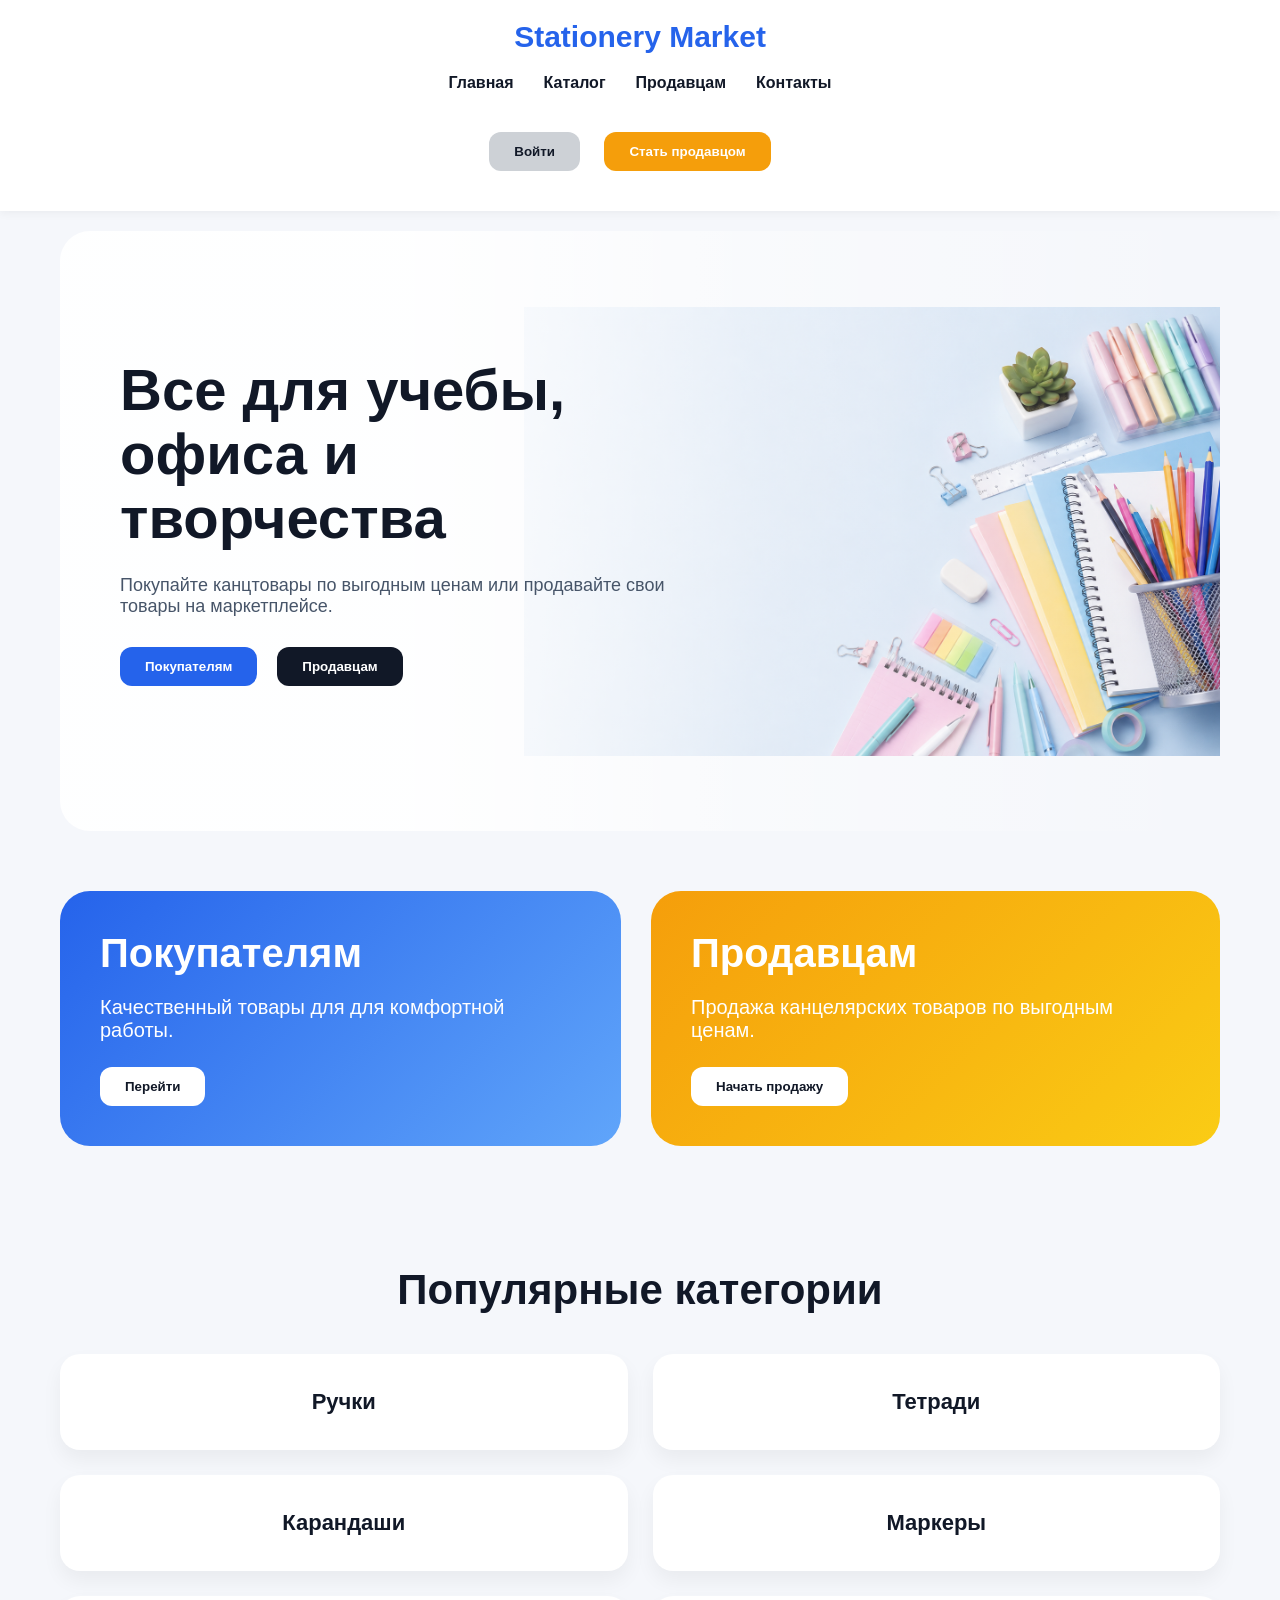
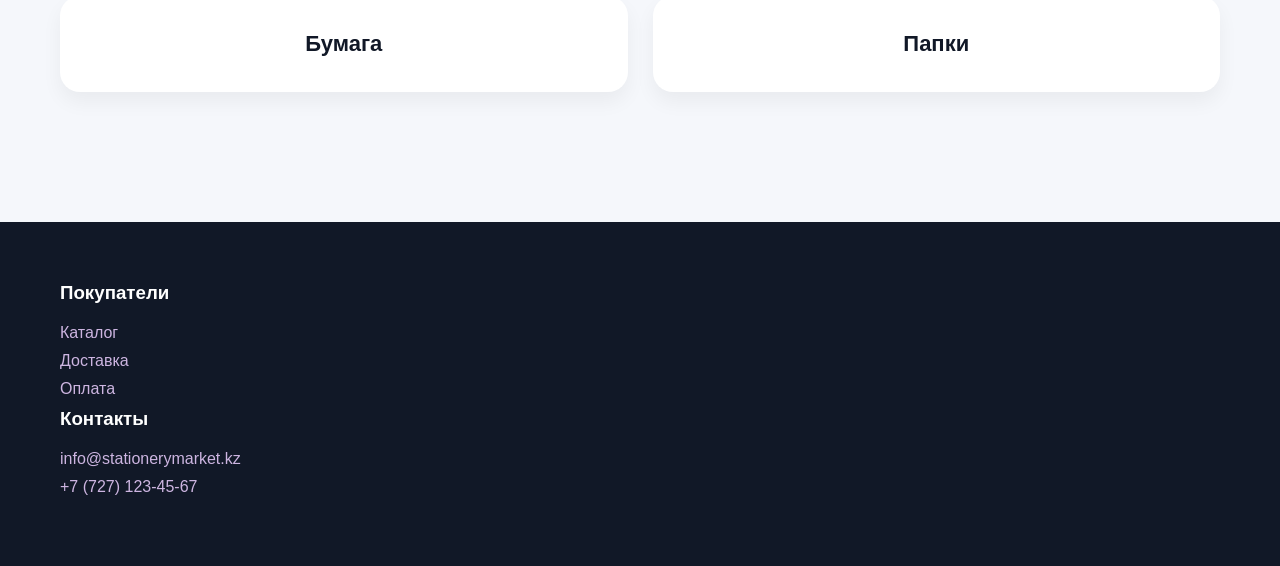
==== index.html @ 09d9d7f1 "сделал сайт" ====
<!DOCTYPE html>
<html lang="ru">
<head>
    <meta charset="UTF-8">
    <meta name="viewport" content="width=device-width, initial-scale=1.0">
    <title>Stationery Market</title>
    <link rel="stylesheet" href="style.css">
</head>
<body>
    <header>
        <div class="logo">Stationery Market</div>

        <nav>
            <a href="#">Главная</a>
            <a href="#">Каталог</a>
            <a href="#">Продавцам</a>
            <a href="#">Контакты</a>
        </nav>

        <div class="button">
            <button class="login">Войти</button>
            <button class="seller">Стать продавцом</button>
        </div>
    </header>

    <section class="hero">
        <div class="hero-text">
            <h1>Все для учебы, офиса и творчества</h1>
            <p>Покупайте канцтовары по выгодным ценам
                или продавайте свои товары на маркетплейсе.</p>
        <div class="hero-buttons">
            <button>Покупателям</button>
            <button class="dark">Продавцам</button>
        </div>
        </div>

        <div class="hero-image">
            <img src="" alt="">
        </div>
    </section>

    <section class="roles">
        <div class="card buyer">
            <h2>Покупателям</h2>
            <p>Качественный товары для для комфортной работы.</p>
            <button>Перейти</button>
        </div>


        <div class="card seller-card">
            <h2>Продавцам</h2>
            <p>Продажа канцелярских товаров по выгодным ценам.</p>
            <button>Начать продажу</button>
        </div>
    </section>

    <section class="categories">
        <h2>Популярные категории</h2>
        <div class="grid">
            <div class="category">Ручки</div>
            <div class="category">Тетради</div>
            <div class="category">Карандаши</div>
            <div class="category">Маркеры</div>
            <div class="category">Бумага</div>
            <div class="category">Папки</div>
        </div>
    </section>
    <footer>

        <div>
            <h3>Покупатели</h3>
            <p>Каталог</p>
            <p>Доставка</p>
            <p>Оплата</p>

        <div>
            <h3>Контакты</h3>
            <p>info@stationerymarket.kz</p>
            <p>+7 (727) 123-45-67</p>
        </div>
            </div>
        </div>
    </footer>
    
</body>
</html>
---- style.css ----
*{
    margin: 0;
    padding: 0;
    box-sizing: border-box;
    font-family: Arial, Helvetica, sans-serif;

}

body{
    background: #f5f7fb;
    color: #111827;
}

header{
    display: flex;
    justify-content: space-between;
    align-items: center;
    padding: 20px 60px;
    background: #ffffff;
    box-shadow: 0 2px 9px rgba(0,0,0,.05);
}

.logo{
    font-size: 30px;
    font-weight: 700;
    color: #2563eb;
}

nav{
    display: flex;
    gap:30px;
}
nav a{
    text-decoration: none;
    color:#111827;
    font-weight: 600;

}

.buttons{
    display: flex;
    gap:20px;
    margin:20px;
    padding:50px;
}

button{
    padding: 12px 25px;
    border: none;
    border-radius: 12px;
    cursor: pointer;
    font-weight: 600;
    transform: 0.3s;
    background: #2563eb;
    color:#ffffff
}

button:hover{
    transform: translateY(-3px);
}

.login{
    background:#cdd1d6;
    color:#111827;
}

.seller{
    background: #f59e0b;
    margin: 20px;
}


.hero{
    display: flex;
    flex-direction: column;
    justify-content: center;
    align-items: flex-start;

    padding: 100px 60px;
    min-height: 600px;

    background: url("img/img.1.png");
    background-size: 60%;
    background-position: right center;
    background-repeat: no-repeat;

    position: relative;
    border-radius: 30px;
    margin: 20px 60px;
}

.hero-text{
    max-width: 550px;
}
.hero-text h1{
    font-size: 58px;
    line-height: 1.1;
    margin-bottom: 25px;
}
.hero-text p{
    font-size: 18px;
    color: #475569;
    margin-bottom: 30px;

}

.hero-buttons{
    display: flex;
    gap:20px;
}

.dark{
    background: #111827;
}

.hero-text,
.hero-buttons{
    position: relative;
    z-index: 2;
}
.hero::before{
    content: "";
    position: absolute;
    inset: 0;
    background: linear-gradient(
        90deg,
        rgba(255,255,255,0.95) 30%,
        rgba(255,255,255,0.4) 60%,
        rgba(255,255,255,0) 100%
    );
    border-radius: 30px;
}

.roles{
    display: flex;
    grid-template-columns:1fr 1fr;
    gap:30px;
    padding:40px 60px;
}

.card{
    padding:40px;
    border-radius: 30px;
    color:white;
}

.buyer{
    background:linear-gradient(135deg, #2563eb, #60a5fa);
}

.seller-card{
    background: linear-gradient(135deg, #f59e0b, #facc15);
}

.card h2{
    font-size: 40px;
    margin-bottom: 20px;
}

.card p{
    font-size: 20px;
    margin-bottom: 25px;
}

.card button{
    background: white;
    color:#111827
}

.categories{
    padding:80px 60px;
}

.categories h2{
    text-align: center;
    font-size: 42px;
    margin-bottom: 40px;
}

.grid{
    display: grid;
    grid-template-columns: repeat(4,1fr);
    gap:25px;
}

.category{
    background: white;
    padding: 35px;
    border-radius: 20px;
    text-align: center;
    font-size: 22px;
    font-weight: 700;
    box-shadow: 0 10px 20px rgba(0,0,0,0.05);
    transition: 0.3s;
}
.category:hover{
    background:#2563eb;
    color:white;
    transform: translateY(-5px);
}

footer{
    display: flex;
    justify-content: space-between;
    padding: 60px;
    background:#111827;
    color:white;
    margin-top: 50px;
}

footer h3{
    margin-bottom: 20px;
}
footer p{
    margin-bottom: 10px;
    color:#cdb5e1;
}

header{
    flex-direction: column;
    gap:20px
}

.hero{
    flex-direction: column;
}

.hero-image{
    width: 100%;
}

.roles{
    grid-template-columns: 1fr;
}

.grid{
    grid-template-columns: 1fr 1fr;
}

footer{
    flex-direction: column;
    gap:30px;
}
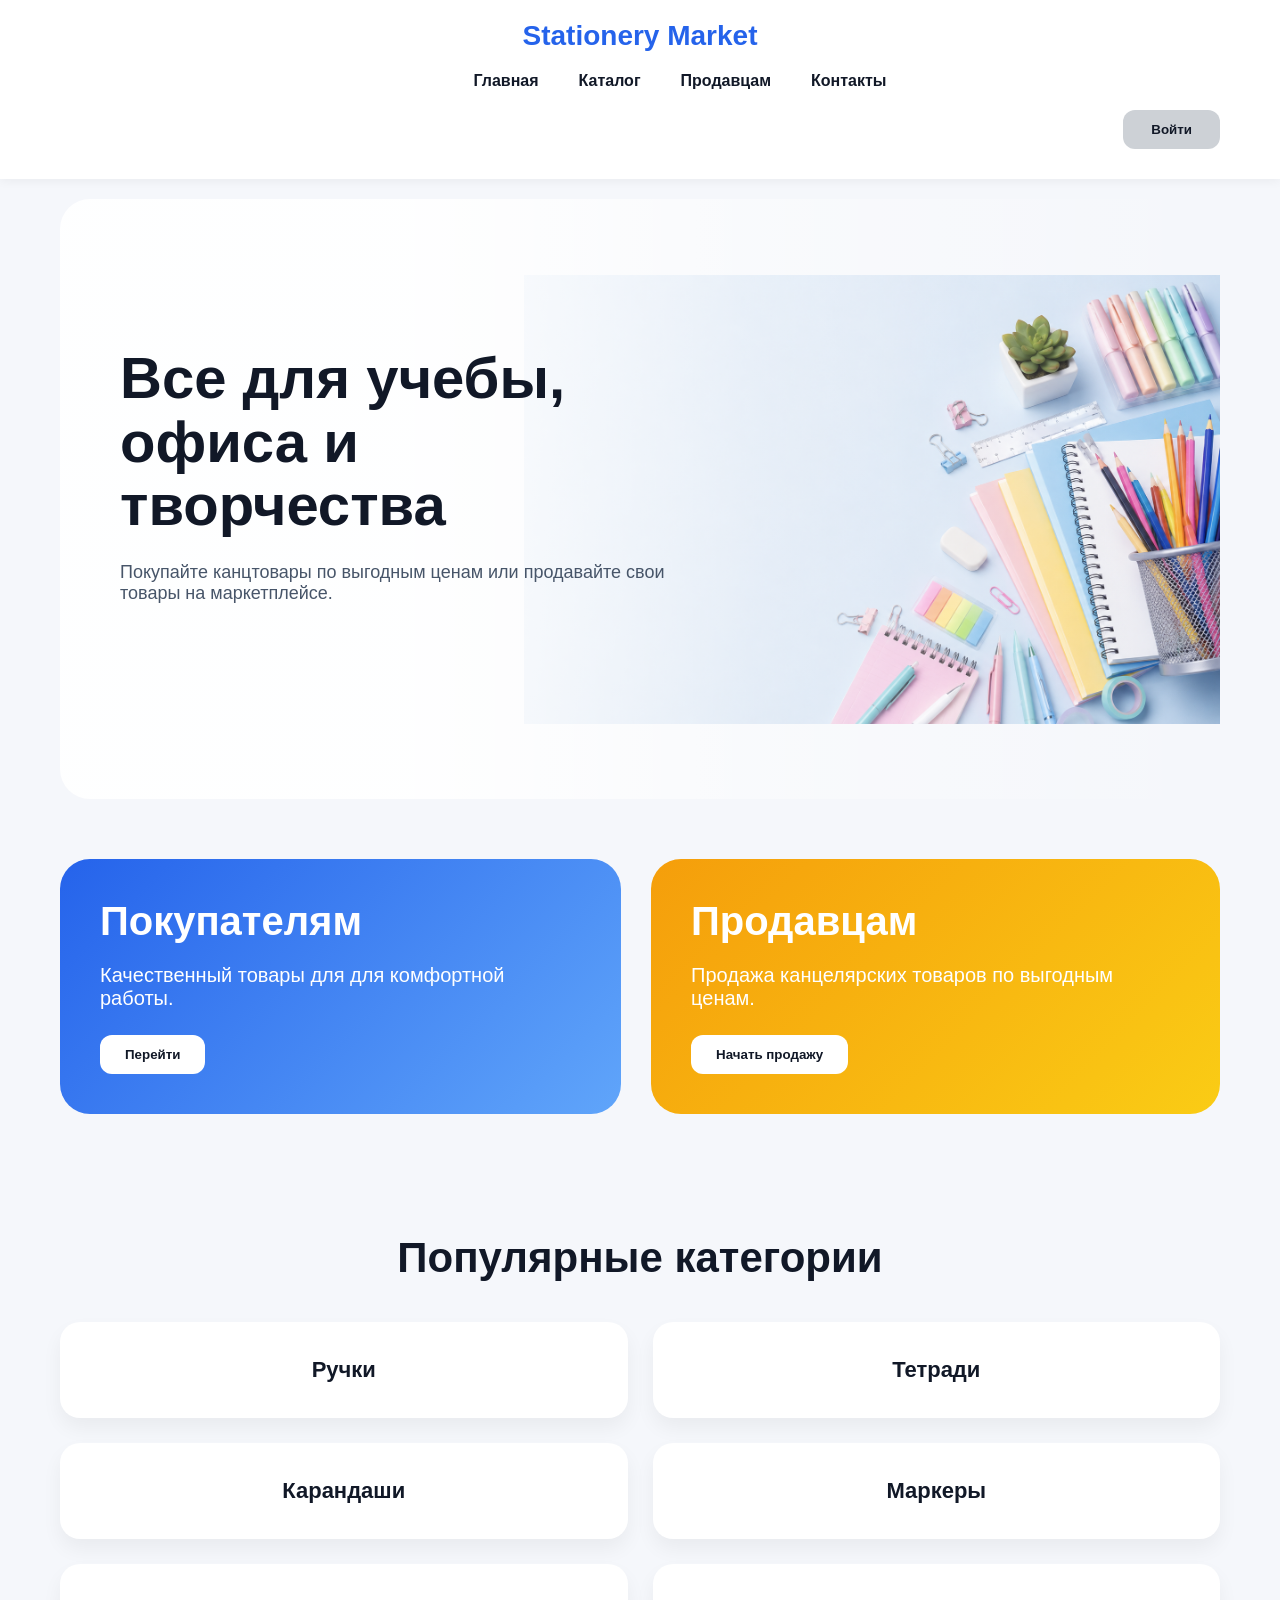
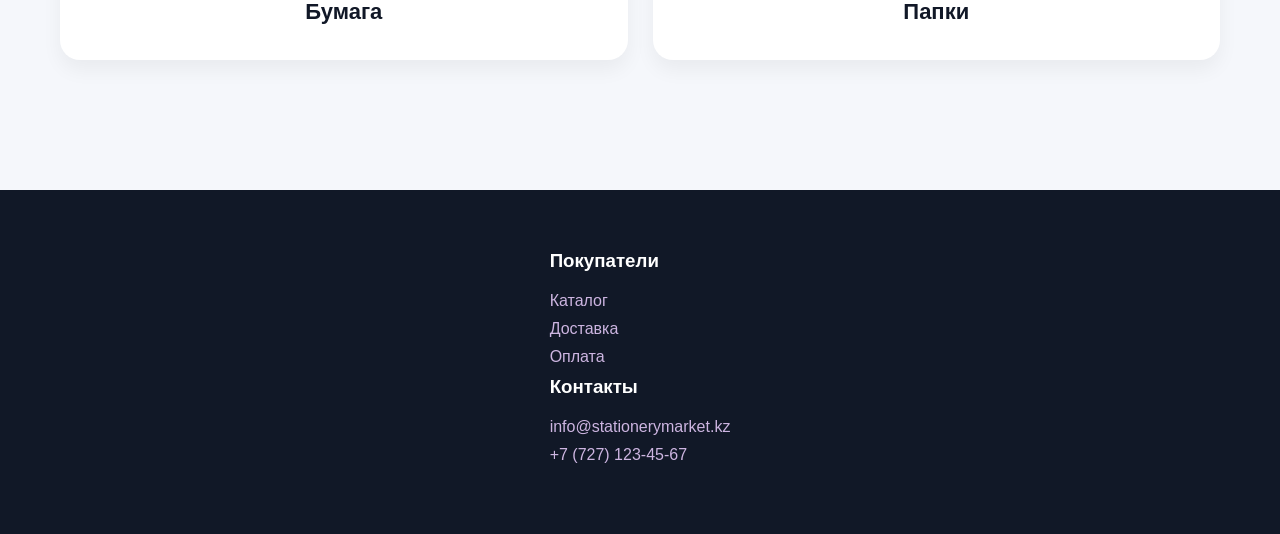
==== commit e18ecad7: "Добавил каталог" ====
--- a/index.html
+++ b/index.html
@@ -11,15 +11,16 @@
         <div class="logo">Stationery Market</div>
 
         <nav>
-            <a href="#">Главная</a>
-            <a href="#">Каталог</a>
-            <a href="#">Продавцам</a>
-            <a href="#">Контакты</a>
+            <a href="index.html">Главная</a>
+            <a href="catalog.html">Каталог</a>
+            <a href="sellers.html">Продавцам</a>
+            <a href="contacts.html">Контакты</a>
         </nav>
 
         <div class="button">
-            <button class="login">Войти</button>
-            <button class="seller">Стать продавцом</button>
+            <a href="register.html">
+        <button class="login">Войти</button>
+        </a>
         </div>
     </header>
 
@@ -28,9 +29,6 @@
             <h1>Все для учебы, офиса и творчества</h1>
             <p>Покупайте канцтовары по выгодным ценам
                 или продавайте свои товары на маркетплейсе.</p>
-        <div class="hero-buttons">
-            <button>Покупателям</button>
-            <button class="dark">Продавцам</button>
         </div>
         </div>
 
--- a/style.css
+++ b/style.css
@@ -3,7 +3,48 @@
     padding: 0;
     box-sizing: border-box;
     font-family: Arial, Helvetica, sans-serif;
-
+    
+}
+header{
+display:flex;
+align-items:center;
+padding:20px 60px;
+background:white;
+box-shadow:0 2px 10px rgba(0,0,0,0.05);
+}
+
+.logo{
+font-size:28px;
+font-weight:700;
+color:#2563eb;
+}
+
+nav{
+display:flex;
+gap:40px;
+margin-left:80px;
+align-items:center;
+}
+
+nav a{
+text-decoration:none;
+color:#111827;
+font-weight:600;
+}
+
+.button{
+margin-left:auto;
+display:flex;
+align-items:center;
+}
+
+.login{
+padding:12px 28px;
+border:none;
+border-radius:12px;
+background:#d1d5db;
+font-weight:600;
+cursor:pointer;
 }
 
 body{
@@ -11,38 +52,17 @@
     color: #111827;
 }
 
-header{
-    display: flex;
-    justify-content: space-between;
-    align-items: center;
-    padding: 20px 60px;
-    background: #ffffff;
-    box-shadow: 0 2px 9px rgba(0,0,0,.05);
-}
-
-.logo{
-    font-size: 30px;
-    font-weight: 700;
-    color: #2563eb;
-}
-
-nav{
-    display: flex;
-    gap:30px;
-}
-nav a{
-    text-decoration: none;
-    color:#111827;
-    font-weight: 600;
-
-}
-
-.buttons{
-    display: flex;
-    gap:20px;
-    margin:20px;
-    padding:50px;
-}
+.button{
+margin-left:auto;
+display:flex;
+align-items:center;
+padding-bottom: 10px;
+}
+
+
+
+
+
 
 button{
     padding: 12px 25px;
@@ -63,12 +83,6 @@
     background:#cdd1d6;
     color:#111827;
 }
-
-.seller{
-    background: #f59e0b;
-    margin: 20px;
-}
-
 
 .hero{
     display: flex;
@@ -201,7 +215,7 @@
 
 footer{
     display: flex;
-    justify-content: space-between;
+    justify-content: center;
     padding: 60px;
     background:#111827;
     color:white;
@@ -238,6 +252,5 @@
 }
 
 footer{
-    flex-direction: column;
     gap:30px;
 }
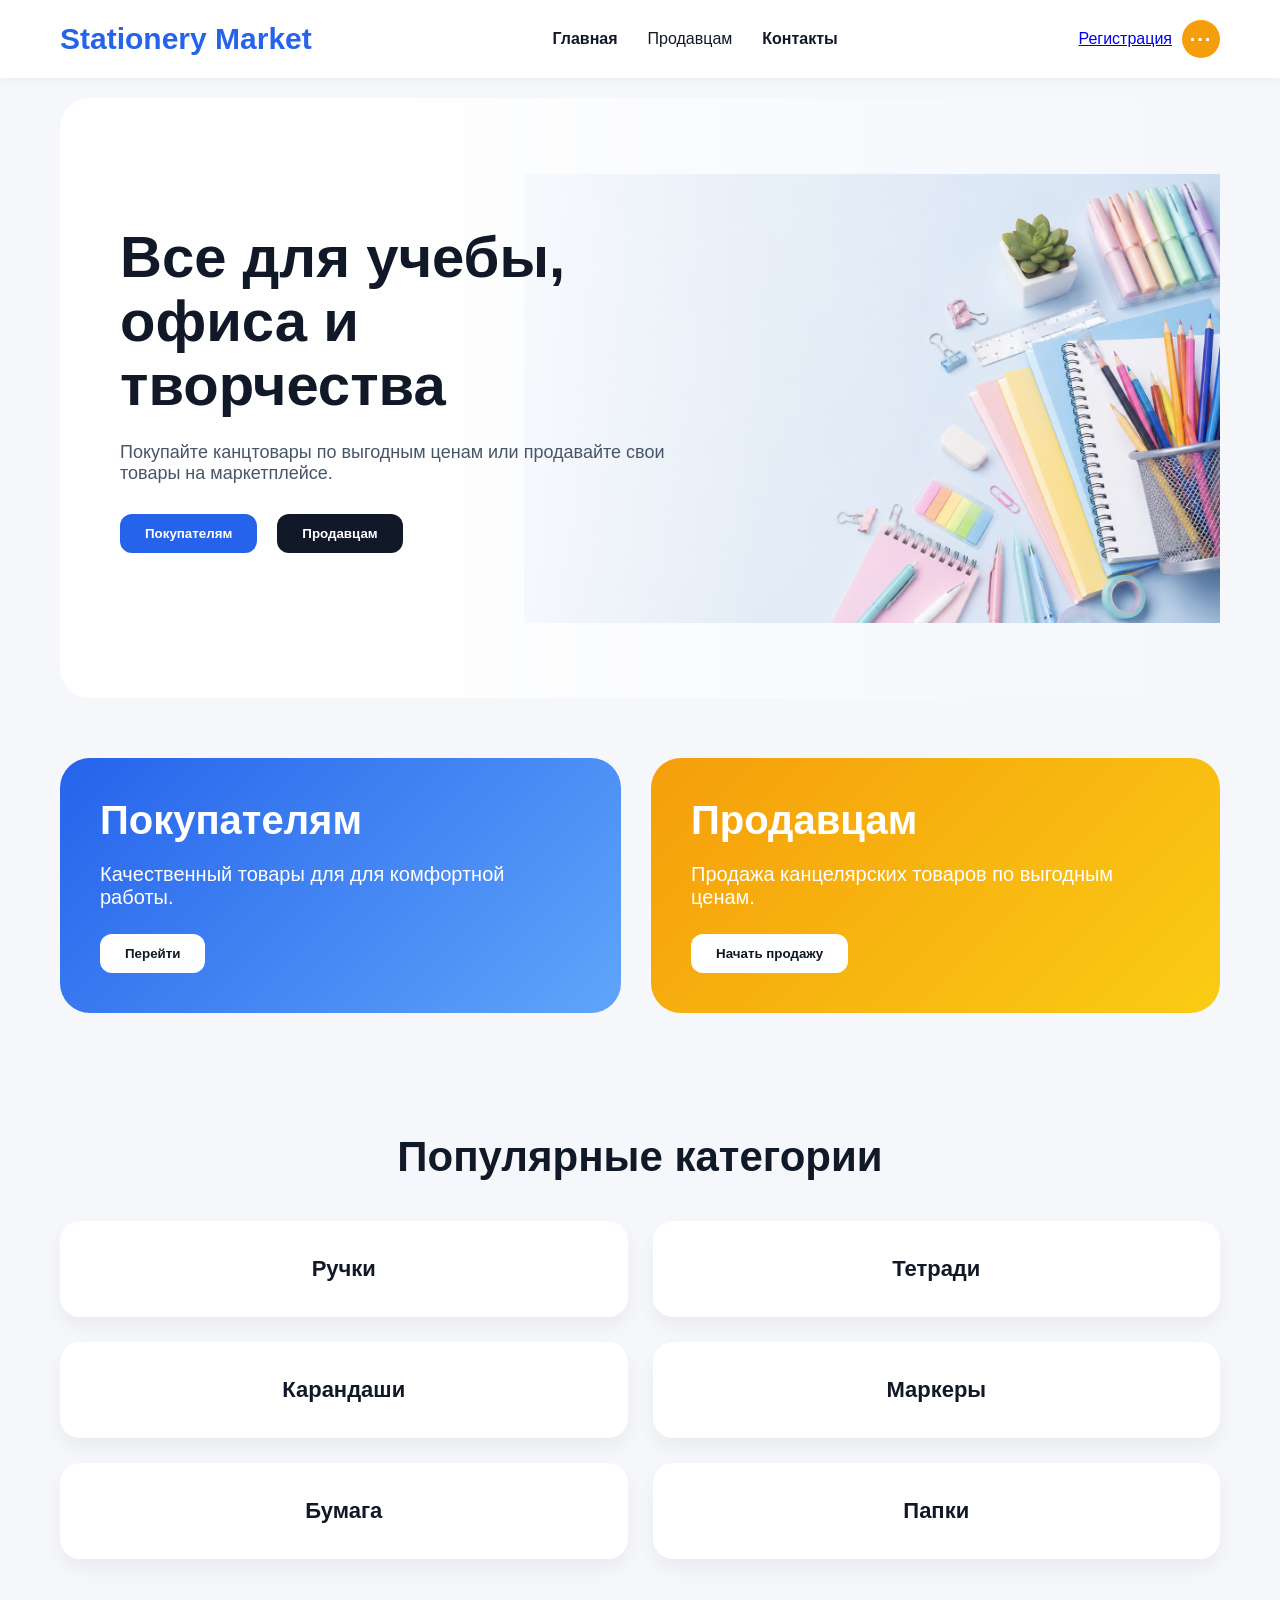
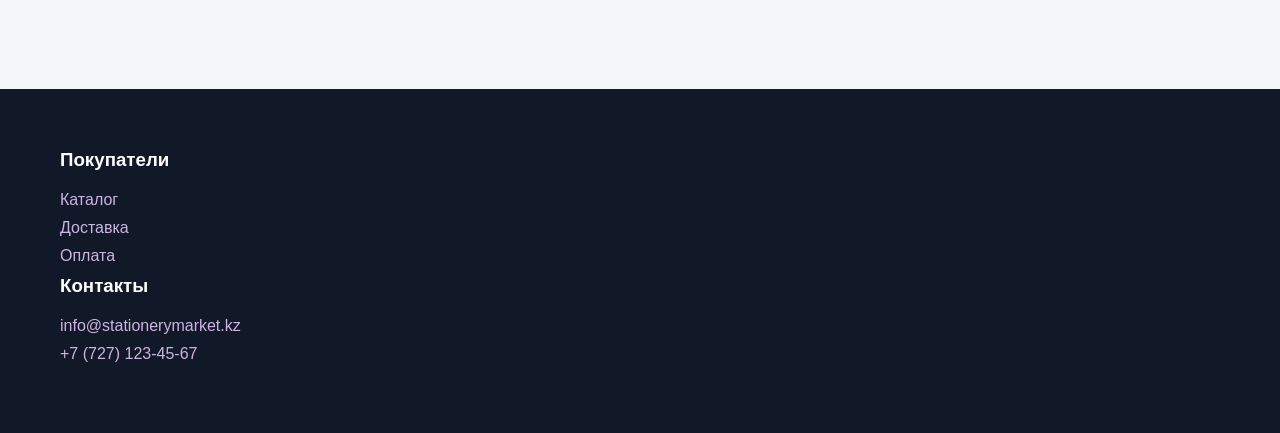
==== commit df85d740: "Изменение в шапке" ====
--- a/index.html
+++ b/index.html
@@ -11,17 +11,23 @@
         <div class="logo">Stationery Market</div>
 
         <nav>
-            <a href="index.html">Главная</a>
-            <a href="catalog.html">Каталог</a>
-            <a href="sellers.html">Продавцам</a>
-            <a href="contacts.html">Контакты</a>
+            <a href="#">Главная</a
+            <a href="#">Продавцам</a>
+            <a href="#">Контакты</a>
         </nav>
 
         <div class="button">
-            <a href="register.html">
-        <button class="login">Войти</button>
-        </a>
+            <div class="button">
+                <a href="register.html">Регистрация</a>
+    <div class="more-wrap" tabindex="0">
+        <button class="more-btn">···</button>
+        <div class="dropdown">
+            <a href="#">Стать продавцом</a>
+            <a href="#">Возможности продавца</a>
+            <a href="catalog.html">Посмотреть каталог</a>
         </div>
+    </div>
+</div>
     </header>
 
     <section class="hero">
@@ -29,6 +35,9 @@
             <h1>Все для учебы, офиса и творчества</h1>
             <p>Покупайте канцтовары по выгодным ценам
                 или продавайте свои товары на маркетплейсе.</p>
+        <div class="hero-buttons">
+            <button>Покупателям</button>
+            <button class="dark">Продавцам</button>
         </div>
         </div>
 
--- a/style.css
+++ b/style.css
@@ -3,48 +3,6 @@
     padding: 0;
     box-sizing: border-box;
     font-family: Arial, Helvetica, sans-serif;
-    
-}
-header{
-display:flex;
-align-items:center;
-padding:20px 60px;
-background:white;
-box-shadow:0 2px 10px rgba(0,0,0,0.05);
-}
-
-.logo{
-font-size:28px;
-font-weight:700;
-color:#2563eb;
-}
-
-nav{
-display:flex;
-gap:40px;
-margin-left:80px;
-align-items:center;
-}
-
-nav a{
-text-decoration:none;
-color:#111827;
-font-weight:600;
-}
-
-.button{
-margin-left:auto;
-display:flex;
-align-items:center;
-}
-
-.login{
-padding:12px 28px;
-border:none;
-border-radius:12px;
-background:#d1d5db;
-font-weight:600;
-cursor:pointer;
 }
 
 body{
@@ -52,17 +10,37 @@
     color: #111827;
 }
 
-.button{
-margin-left:auto;
-display:flex;
-align-items:center;
-padding-bottom: 10px;
-}
-
-
-
-
-
+header{
+    display: flex;
+    justify-content: space-between;
+    align-items: center;
+    padding: 20px 60px;
+    background: #ffffff;
+    box-shadow: 0 2px 9px rgba(0,0,0,.05);
+}
+
+.logo{
+    font-size: 30px;
+    font-weight: 700;
+    color: #2563eb;
+}
+
+nav{
+    display: flex;
+    gap:30px;
+}
+nav a{
+    text-decoration: none;
+    color:#111827;
+    font-weight: 600;
+}
+
+.buttons{
+    display: flex;
+    gap:20px;
+    margin:20px;
+    padding:50px;
+}
 
 button{
     padding: 12px 25px;
@@ -84,6 +62,11 @@
     color:#111827;
 }
 
+.seller{
+    background: #f59e0b;
+    margin: 20px;
+}
+
 .hero{
     display: flex;
     flex-direction: column;
@@ -115,7 +98,6 @@
     font-size: 18px;
     color: #475569;
     margin-bottom: 30px;
-
 }
 
 .hero-buttons{
@@ -215,7 +197,7 @@
 
 footer{
     display: flex;
-    justify-content: center;
+    justify-content: space-between;
     padding: 60px;
     background:#111827;
     color:white;
@@ -230,11 +212,6 @@
     color:#cdb5e1;
 }
 
-header{
-    flex-direction: column;
-    gap:20px
-}
-
 .hero{
     flex-direction: column;
 }
@@ -252,5 +229,67 @@
 }
 
 footer{
+    flex-direction: column;
     gap:30px;
+}
+
+.button{
+    display: flex;
+    align-items: center;
+    gap: 10px;
+}
+
+.more-wrap{
+    position: relative;
+    outline: none;
+}
+
+.more-btn{
+    width: 38px;
+    height: 38px;
+    border-radius: 50%;
+    background: #f59e0b;
+    color: white;
+    font-size: 20px;
+    font-weight: 700;
+    letter-spacing: 2px;
+    cursor: pointer;
+    border: none;
+    padding: 0;
+}
+
+.dropdown{
+    display: none;
+    position: absolute;
+    top: calc(100% + 10px);
+    right: 0;
+    background: #ffffff;
+    border-radius: 12px;
+    box-shadow: 0 8px 32px rgba(0,0,0,0.13);
+    min-width: 210px;
+    z-index: 100;
+    overflow: hidden;
+    border: 1px solid #e5e7eb;
+}
+
+.more-wrap:focus-within .dropdown{
+    display: block;
+}
+
+.dropdown a{
+    display: block;
+    padding: 14px 20px;
+    text-decoration: none;
+    color: #111827;
+    font-size: 15px;
+    font-weight: 500;
+    border-bottom: 1px solid #f3f4f6;
+}
+
+.dropdown a:last-child{
+    border-bottom: none;
+}
+
+.dropdown a:hover{
+    background: #f3f4f6;
 }
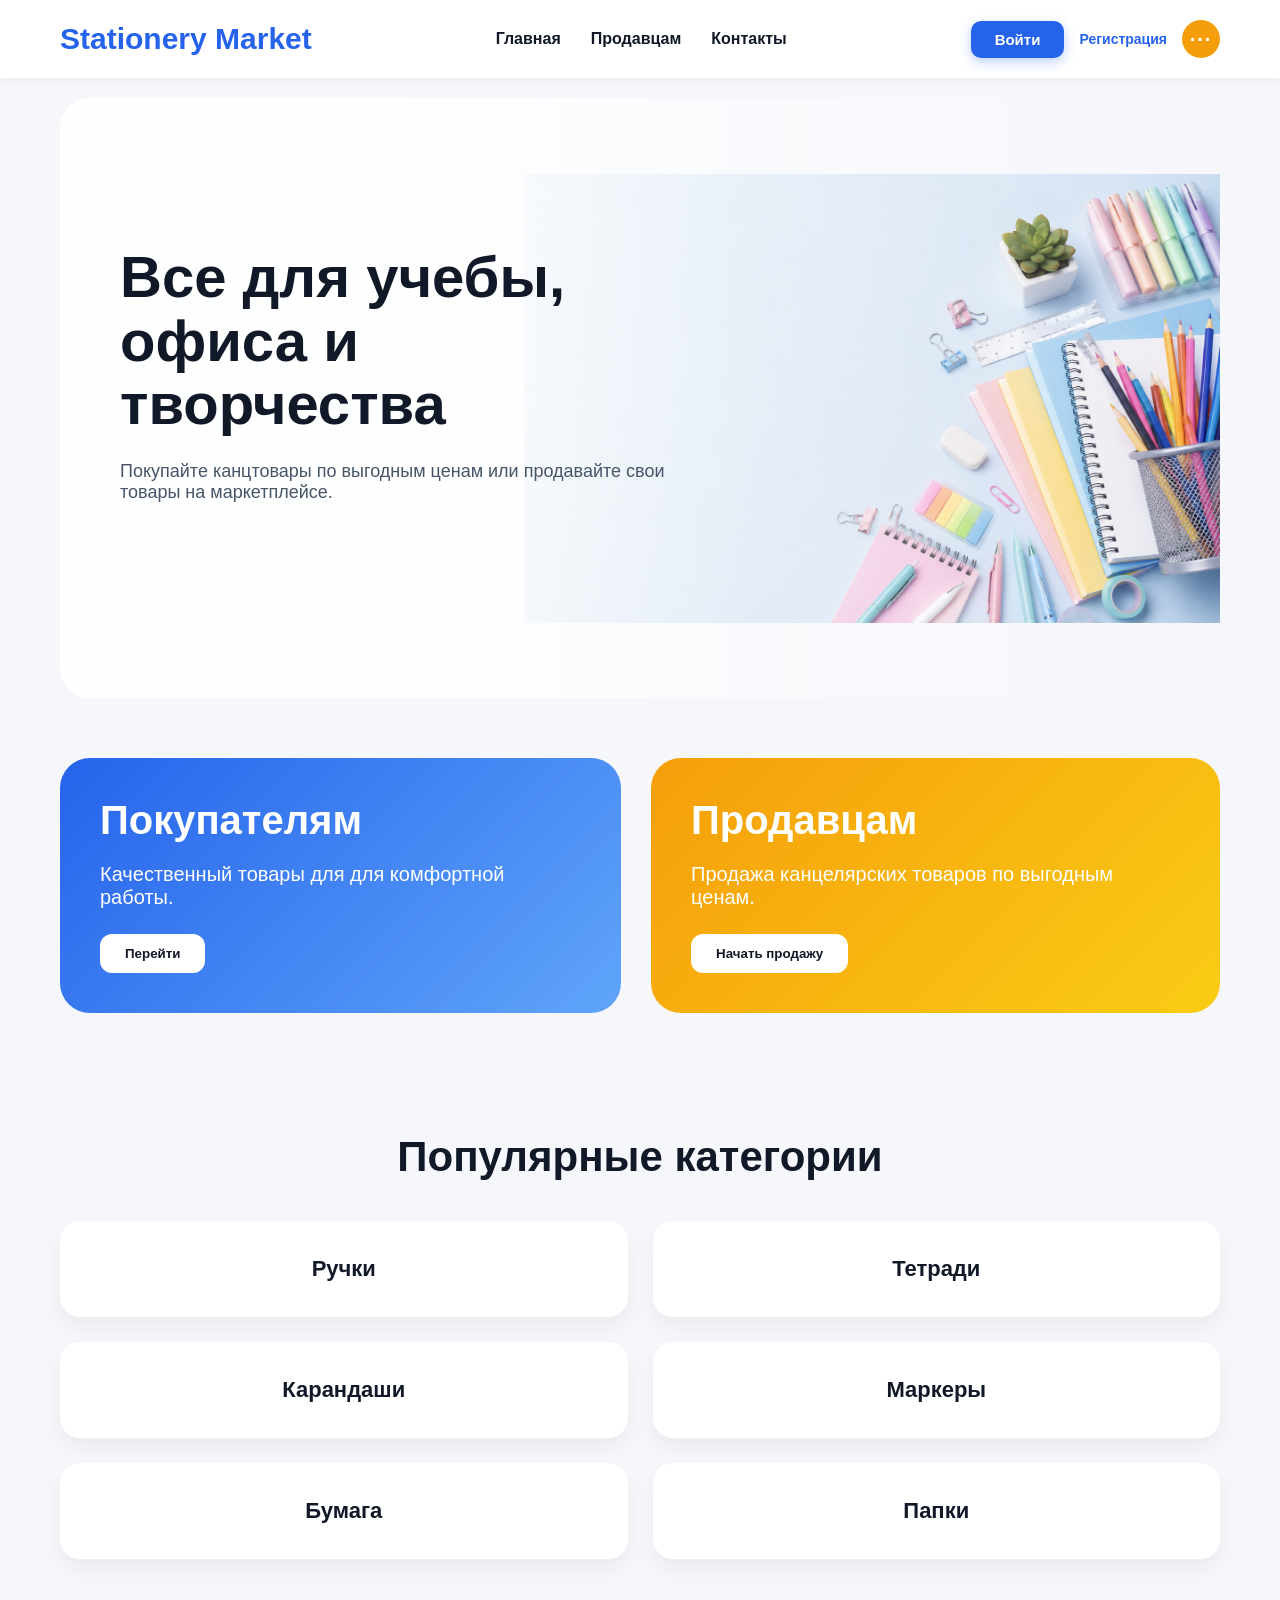
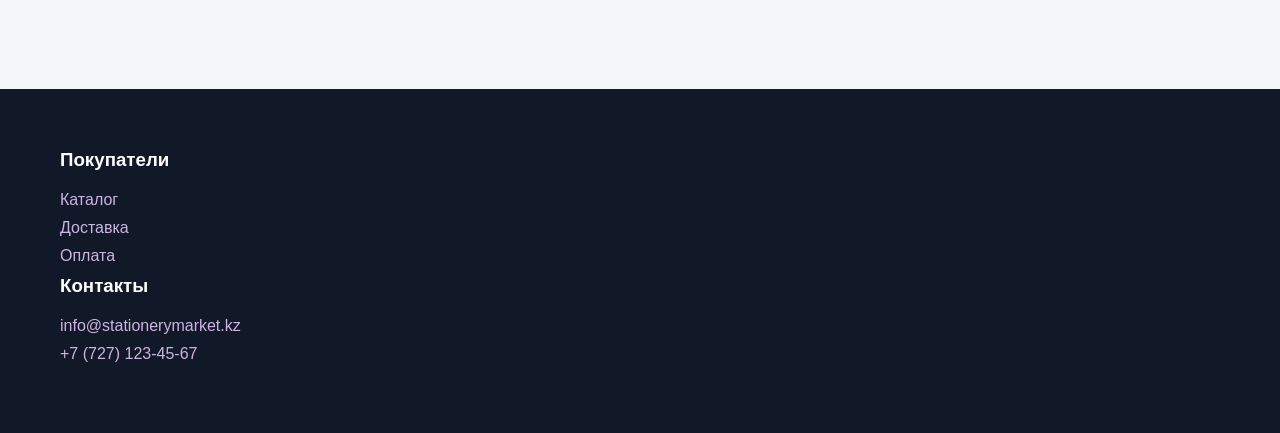
==== commit 0e5598a7: "Изменение в шапке" ====
--- a/index.html
+++ b/index.html
@@ -11,22 +11,25 @@
         <div class="logo">Stationery Market</div>
 
         <nav>
-            <a href="#">Главная</a
+            <a href="#">Главная</a>
             <a href="#">Продавцам</a>
             <a href="#">Контакты</a>
         </nav>
+        <div class="button">
 
-        <div class="button">
-            <div class="button">
-                <a href="register.html">Регистрация</a>
+    <button class="login">Войти</button>
+
+    <a href="#" class="register">Регистрация</a>
     <div class="more-wrap" tabindex="0">
         <button class="more-btn">···</button>
+
         <div class="dropdown">
             <a href="#">Стать продавцом</a>
             <a href="#">Возможности продавца</a>
             <a href="catalog.html">Посмотреть каталог</a>
         </div>
     </div>
+
 </div>
     </header>
 
@@ -35,9 +38,7 @@
             <h1>Все для учебы, офиса и творчества</h1>
             <p>Покупайте канцтовары по выгодным ценам
                 или продавайте свои товары на маркетплейсе.</p>
-        <div class="hero-buttons">
-            <button>Покупателям</button>
-            <button class="dark">Продавцам</button>
+
         </div>
         </div>
 
--- a/style.css
+++ b/style.css
@@ -236,7 +236,7 @@
 .button{
     display: flex;
     align-items: center;
-    gap: 10px;
+    gap: 15px;
 }
 
 .more-wrap{
@@ -292,4 +292,46 @@
 
 .dropdown a:hover{
     background: #f3f4f6;
+}
+.button{
+    display: flex;
+    align-items: center;
+    gap: 15px;
+}
+
+.auth-buttons{
+    display: flex;
+    flex-direction: column;
+    align-items: center;
+    gap: 8px;
+}
+
+.login{
+    padding: 10px 24px;
+    border: none;
+    border-radius: 10px;
+    background: #2563eb;
+    color: white;
+    font-size: 15px;
+    font-weight: 600;
+    cursor: pointer;
+    transition: 0.3s;
+    box-shadow: 0 4px 12px rgba(37,99,235,0.3);
+}
+
+.login:hover{
+    background: #1d4ed8;
+    transform: translateY(-2px);
+}
+
+.register{
+    text-decoration: none;
+    color: #2563eb;
+    font-size: 14px;
+    font-weight: 600;
+    transition: 0.3s;
+}
+
+.register:hover{
+    color: #1d4ed8;
 }
